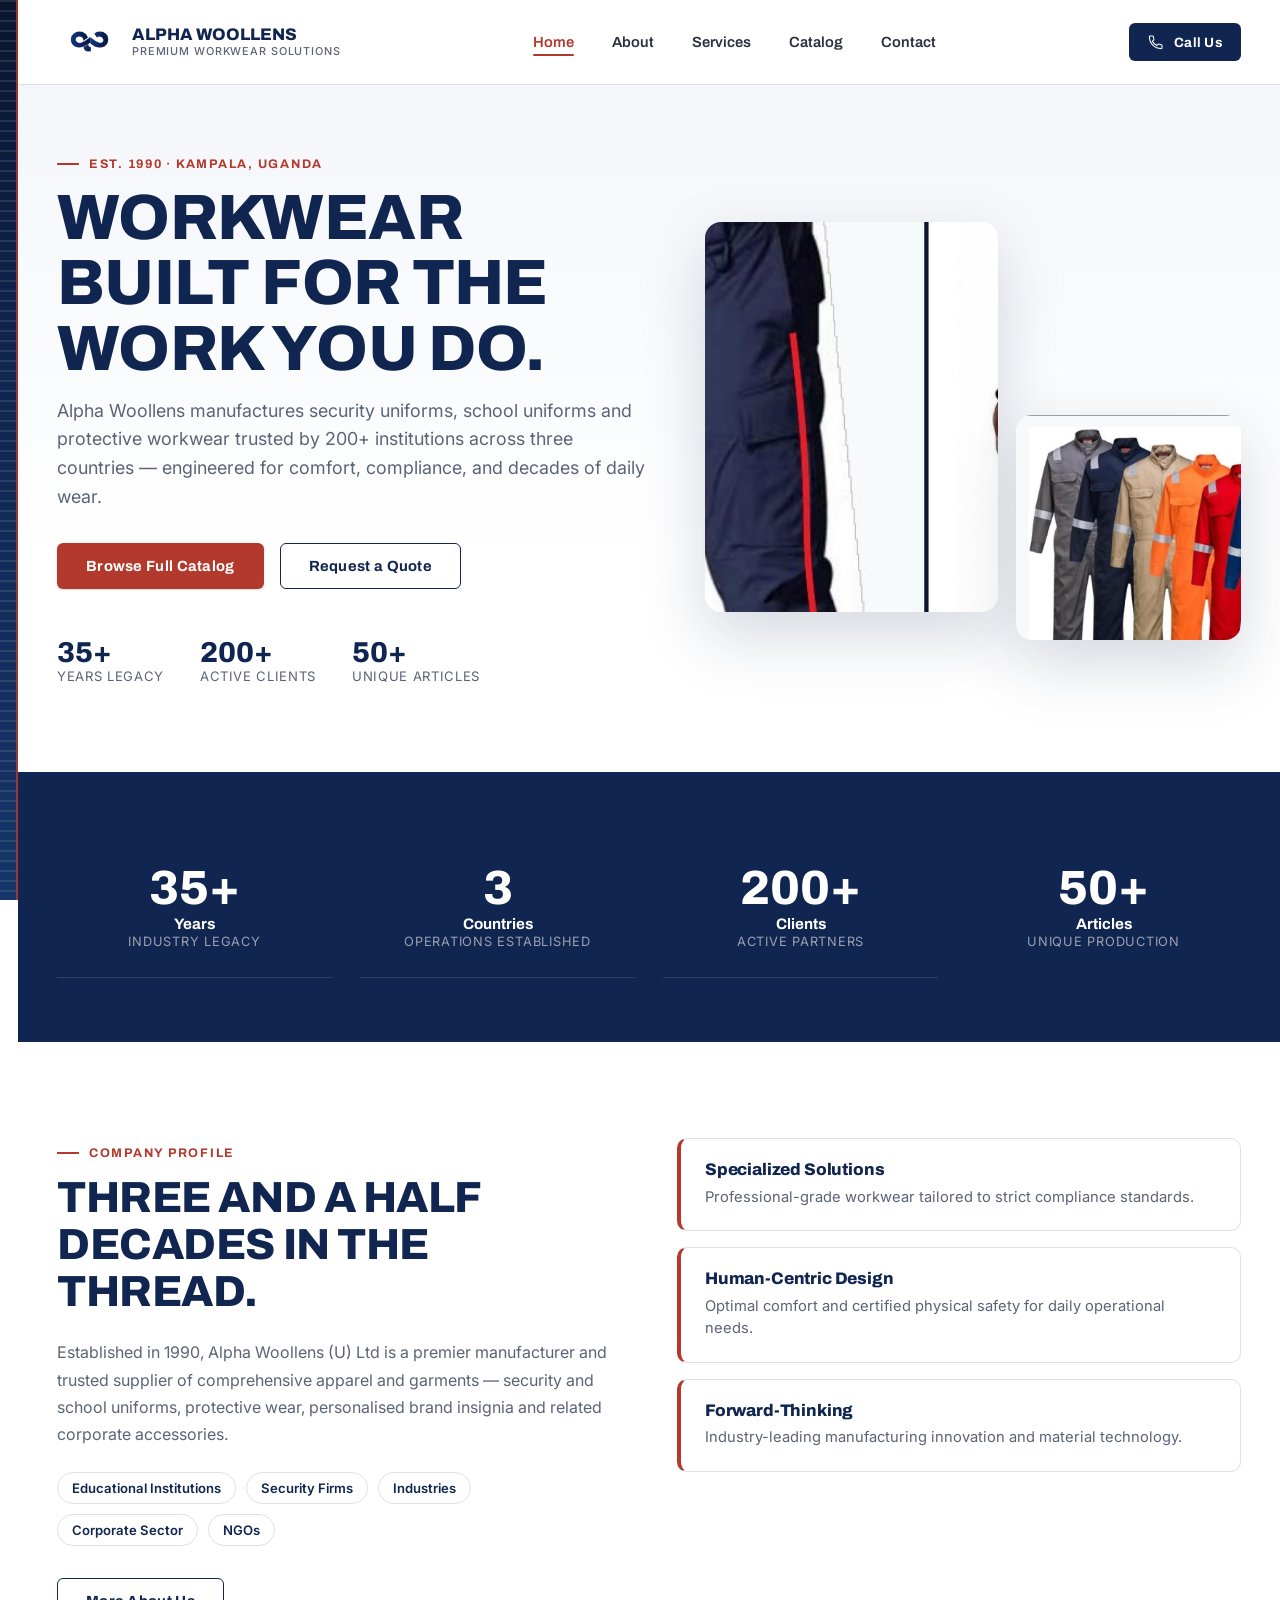
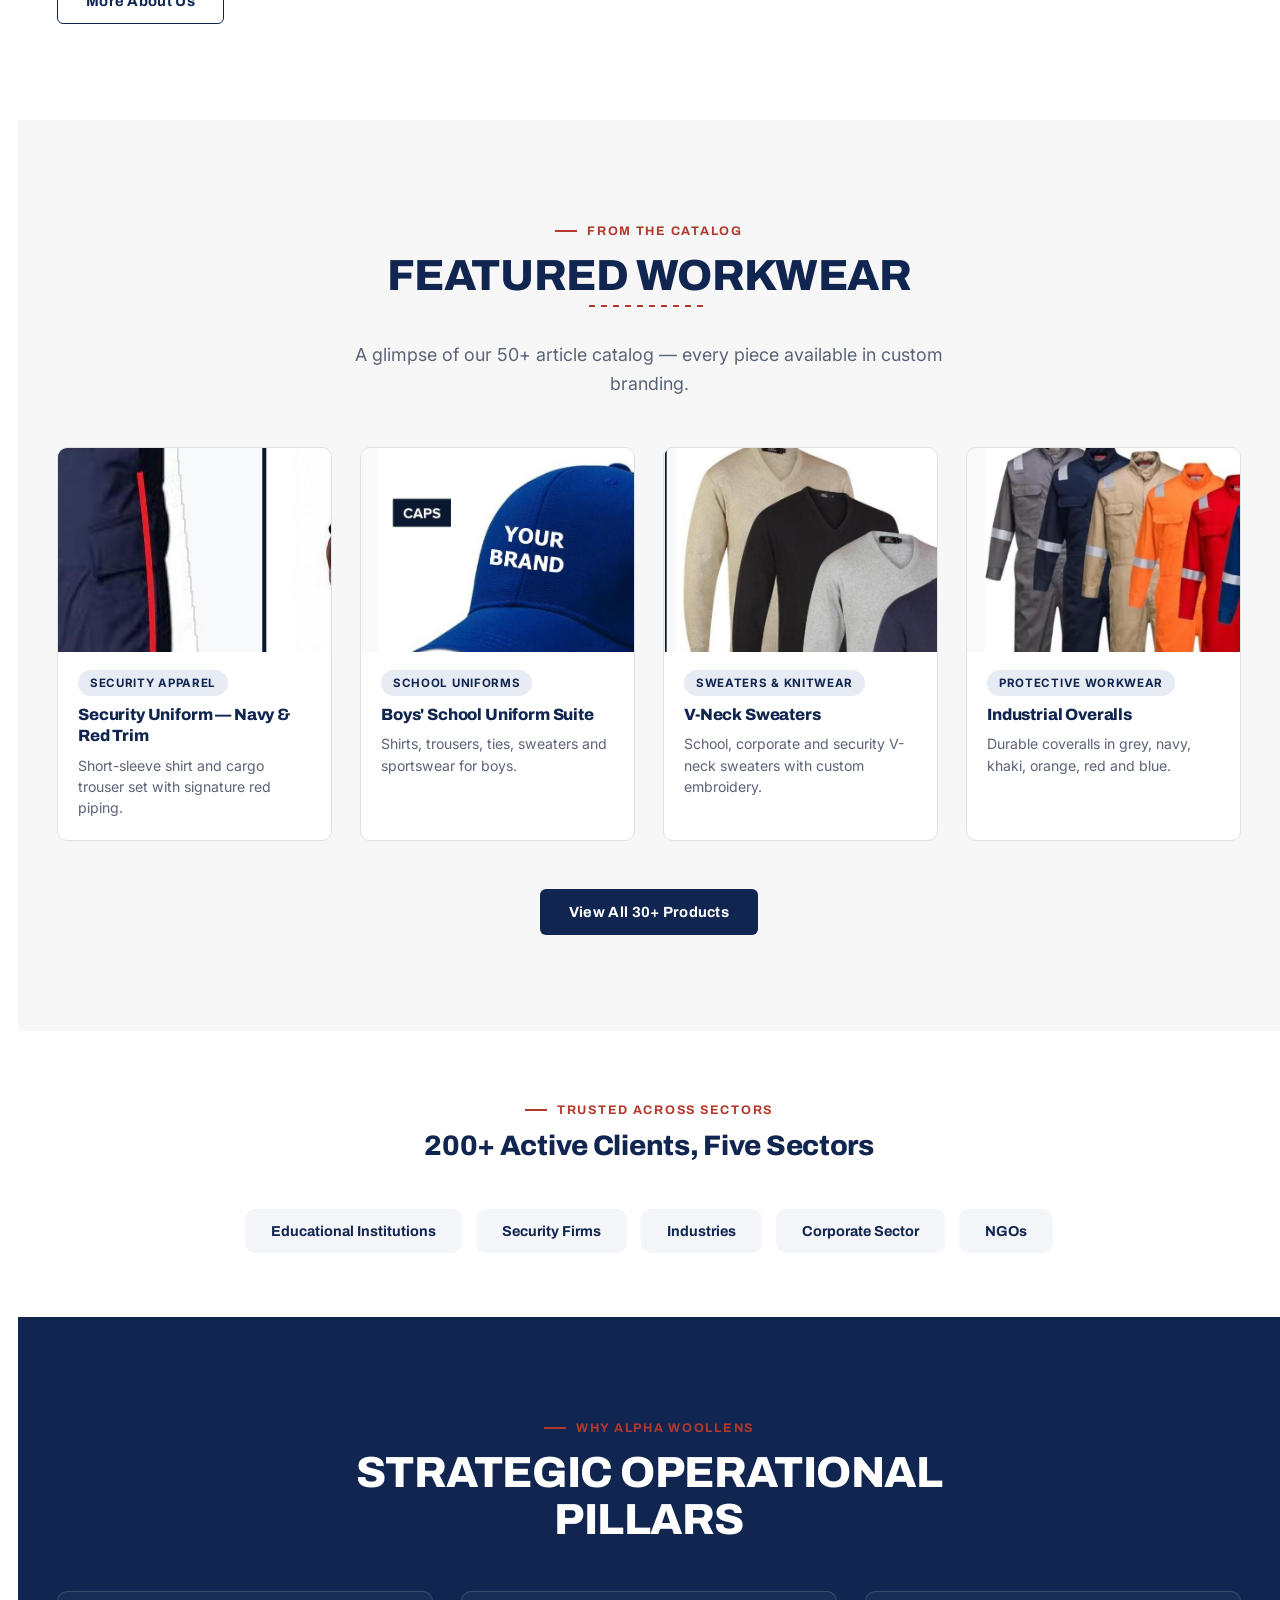
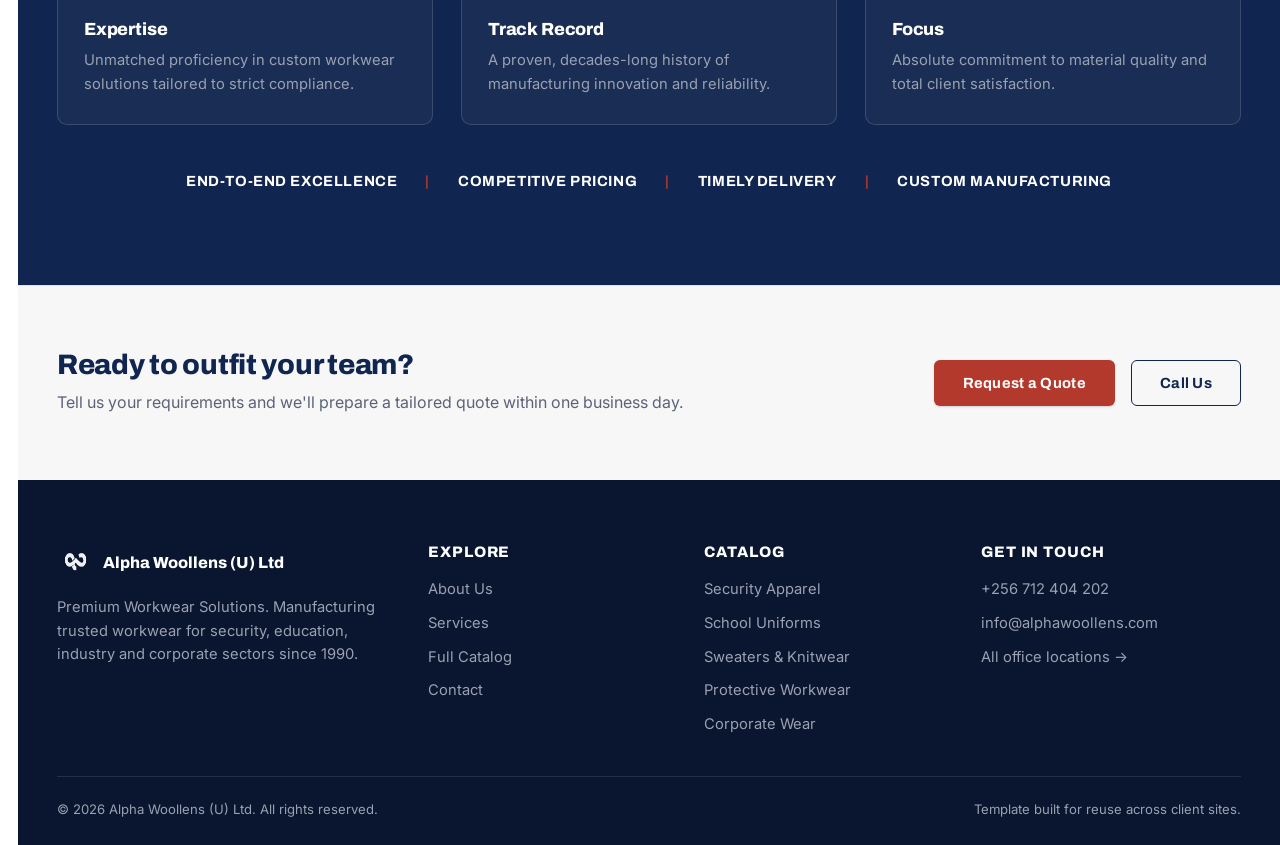
==== index.html @ c2f4c285 "project project" ====
<!doctype html>
<html lang="en">
<head>
<meta charset="UTF-8" />
<meta name="viewport" content="width=device-width, initial-scale=1.0" />
<title>Alpha Woollens (U) Ltd — Premium Workwear Solutions</title>
<meta name="description" content="Alpha Woollens (U) Ltd has manufactured security uniforms, school uniforms and protective workwear since 1990. 35+ years, 200+ clients, 3 countries." />
<link rel="icon" href="assets/images/brand/logo.png" />
<link rel="stylesheet" href="css/main.css" />
<link rel="stylesheet" href="css/home.css" />
</head>
<body>
<a class="skip-link" href="#main-content">Skip to content</a>
<div class="selvedge" aria-hidden="true"></div>

<header class="site-header" id="site-header"></header>

<main id="main-content">

  <!-- ============ HERO ============ -->
  <section class="hero">
    <div class="container hero-inner">
      <div class="hero-copy" data-reveal>
        <span class="eyebrow">Est. 1990 &middot; Kampala, Uganda</span>
        <h1 class="display-xl">Workwear built for the work you do.</h1>
        <p class="lede mt-16">
          Alpha Woollens manufactures security uniforms, school uniforms and protective
          workwear trusted by 200+ institutions across three countries — engineered for
          comfort, compliance, and decades of daily wear.
        </p>
        <div class="flex gap-16 flex-wrap mt-32">
          <a href="catalog.html" class="btn btn-primary">Browse Full Catalog</a>
          <a href="contact.html" class="btn btn-outline-navy">Request a Quote</a>
        </div>
        <div class="hero-trust mt-48">
          <div class="trust-item"><strong>35+</strong><span>Years legacy</span></div>
          <div class="trust-item"><strong>200+</strong><span>Active clients</span></div>
          <div class="trust-item"><strong>50+</strong><span>Unique articles</span></div>
        </div>
      </div>
      <div class="hero-visual" data-reveal data-reveal-delay="2">
        <div class="hero-visual-frame">
          <img src="assets/images/products/security-uniform-front.jpg" alt="Security guard wearing Alpha Woollens uniform, front view" />
        </div>
        <div class="hero-visual-frame hero-visual-frame--small">
          <img src="assets/images/products/overalls-color-range.jpg" alt="Range of industrial overall colourways" />
        </div>
      </div>
    </div>
  </section>

  <!-- ============ STATS BAND ============ -->
  <section class="bg-navy section-pad-sm" data-reveal>
    <div class="container">
      <div class="grid grid-4">
        <div class="stat-tile text-center">
          <div class="stat-num"><span data-counter="35" data-suffix="+">0</span></div>
          <div class="stat-label">Years</div>
          <div class="stat-sub">Industry Legacy</div>
        </div>
        <div class="stat-tile text-center">
          <div class="stat-num"><span data-counter="3" data-suffix="">0</span></div>
          <div class="stat-label">Countries</div>
          <div class="stat-sub">Operations Established</div>
        </div>
        <div class="stat-tile text-center">
          <div class="stat-num"><span data-counter="200" data-suffix="+">0</span></div>
          <div class="stat-label">Clients</div>
          <div class="stat-sub">Active Partners</div>
        </div>
        <div class="stat-tile text-center">
          <div class="stat-num"><span data-counter="50" data-suffix="+">0</span></div>
          <div class="stat-label">Articles</div>
          <div class="stat-sub">Unique Production</div>
        </div>
      </div>
    </div>
  </section>

  <!-- ============ ABOUT SNIPPET ============ -->
  <section class="section-pad bg-white">
    <div class="container about-snippet">
      <div data-reveal>
        <span class="eyebrow">Company Profile</span>
        <h2 class="display-lg">Three and a half decades in the thread.</h2>
        <p class="body-text mt-24">
          Established in 1990, Alpha Woollens (U) Ltd is a premier manufacturer and trusted
          supplier of comprehensive apparel and garments — security and school uniforms,
          protective wear, personalised brand insignia and related corporate accessories.
        </p>
        <ul class="sector-tags mt-24">
          <li>Educational Institutions</li>
          <li>Security Firms</li>
          <li>Industries</li>
          <li>Corporate Sector</li>
          <li>NGOs</li>
        </ul>
        <a href="about.html" class="btn btn-outline-navy mt-32">More About Us</a>
      </div>
      <div class="about-pillars" data-reveal data-reveal-delay="2">
        <div class="pillar-card">
          <h3>Specialized Solutions</h3>
          <p>Professional-grade workwear tailored to strict compliance standards.</p>
        </div>
        <div class="pillar-card">
          <h3>Human-Centric Design</h3>
          <p>Optimal comfort and certified physical safety for daily operational needs.</p>
        </div>
        <div class="pillar-card">
          <h3>Forward-Thinking</h3>
          <p>Industry-leading manufacturing innovation and material technology.</p>
        </div>
      </div>
    </div>
  </section>

  <!-- ============ FEATURED PRODUCTS ============ -->
  <section class="section-pad bg-stone">
    <div class="container">
      <div class="section-head text-center mx-auto" data-reveal>
        <span class="eyebrow">From the Catalog</span>
        <h2 class="display-lg">Featured Workwear</h2>
        <div class="stitch-divider" aria-hidden="true">
          <svg viewBox="0 0 120 14"><path d="M0 7 L120 7"/></svg>
        </div>
        <p class="lede mx-auto text-center">A glimpse of our 50+ article catalog — every piece available in custom branding.</p>
      </div>
      <div class="grid grid-4" id="featured-products"></div>
      <div class="text-center mt-48">
        <a href="catalog.html" class="btn btn-navy">View All 30+ Products</a>
      </div>
    </div>
  </section>

  <!-- ============ CLIENT SECTORS / LOGOS ============ -->
  <section class="section-pad-sm bg-white">
    <div class="container">
      <div class="section-head text-center mx-auto" data-reveal>
        <span class="eyebrow">Trusted Across Sectors</span>
        <h2 class="display-md">200+ Active Clients, Five Sectors</h2>
      </div>
      <div class="sector-strip" data-reveal data-reveal-delay="1">
        <div class="sector-pill">Educational Institutions</div>
        <div class="sector-pill">Security Firms</div>
        <div class="sector-pill">Industries</div>
        <div class="sector-pill">Corporate Sector</div>
        <div class="sector-pill">NGOs</div>
      </div>
    </div>
  </section>

  <!-- ============ WHY CHOOSE US ============ -->
  <section class="section-pad bg-navy">
    <div class="container">
      <div class="section-head text-center mx-auto" data-reveal>
        <span class="eyebrow">Why Alpha Woollens</span>
        <h2 class="display-lg" style="color:white">Strategic Operational Pillars</h2>
      </div>
      <div class="grid grid-3" data-reveal data-reveal-delay="1">
        <div class="why-card">
          <h3>Expertise</h3>
          <p>Unmatched proficiency in custom workwear solutions tailored to strict compliance.</p>
        </div>
        <div class="why-card">
          <h3>Track Record</h3>
          <p>A proven, decades-long history of manufacturing innovation and reliability.</p>
        </div>
        <div class="why-card">
          <h3>Focus</h3>
          <p>Absolute commitment to material quality and total client satisfaction.</p>
        </div>
      </div>
      <div class="value-bar mt-48" data-reveal data-reveal-delay="2">
        <span>End-to-End Excellence</span>
        <span>Competitive Pricing</span>
        <span>Timely Delivery</span>
        <span>Custom Manufacturing</span>
      </div>
    </div>
  </section>

  <!-- ============ CTA ============ -->
  <section class="cta-band section-pad-sm">
    <div class="container cta-inner" data-reveal>
      <div>
        <h2 class="display-md">Ready to outfit your team?</h2>
        <p class="body-text mt-8">Tell us your requirements and we'll prepare a tailored quote within one business day.</p>
      </div>
      <div class="flex gap-16 flex-wrap">
        <a href="contact.html" class="btn btn-primary">Request a Quote</a>
        <a href="tel:" class="btn btn-outline-navy" id="cta-call">Call Us</a>
      </div>
    </div>
  </section>

</main>

<footer class="site-footer" id="site-footer"></footer>

<script src="js/site-config.js"></script>
<script src="js/products-data.js"></script>
<script src="js/site.js"></script>
<script>
  // CTA call link from config
  document.getElementById('cta-call').setAttribute('href', SITE.phoneHref);

  // Render 4 featured products (first of 4 different categories for variety)
  (function renderFeatured() {
    const mount = document.getElementById('featured-products');
    const seenCats = new Set();
    const featured = [];
    for (const p of PRODUCTS) {
      if (!seenCats.has(p.category)) {
        featured.push(p);
        seenCats.add(p.category);
      }
      if (featured.length === 4) break;
    }
    mount.innerHTML = featured.map((p, i) => `
      <a href="catalog.html?product=${p.id}" class="card product-card" data-reveal data-reveal-delay="${i+1}">
        <div class="product-card-img"><img src="${p.img}" alt="${p.name}" loading="lazy" /></div>
        <div class="product-card-body">
          <span class="badge">${getCategoryLabel(p.category)}</span>
          <h3>${p.name}</h3>
          <p>${p.short}</p>
        </div>
      </a>
    `).join('');
    // re-run reveal observer for newly injected nodes
    document.querySelectorAll('#featured-products [data-reveal]').forEach(el => {
      const obs = new IntersectionObserver((entries) => {
        entries.forEach(entry => {
          if (entry.isIntersecting) { entry.target.classList.add('is-visible'); obs.unobserve(entry.target); }
        });
      }, { threshold: 0.15 });
      obs.observe(el);
    });
  })();
</script>
</body>
</html>
---- css/main.css ----
/* ============================================================
   ALPHA WOOLLENS — DESIGN SYSTEM
   Reusable template. Color/type tokens live at the top —
   re-skinning for a new client starts here.
   ============================================================ */

@import url('https://fonts.googleapis.com/css2?family=Archivo:wght@500;700;800;900&family=Archivo+Expanded:wght@700;800&family=Inter:wght@400;500;600;700&display=swap');

:root {
  /* ---- color tokens ---- */
  --navy-950: #0a1530;
  --navy-900: #10254f;   /* brand navy, as specified */
  --navy-800: #163568;
  --navy-700: #1d4080;
  --navy-100: #e7ebf3;
  --navy-50:  #f4f6fa;

  --stone-50: #f7f7f8;
  --stone-100: #eeeef0;
  --stone-200: #dfe1e6;
  --stone-400: #9aa1b0;
  --stone-600: #5b6376;
  --stone-800: #2b3040;

  --white: #ffffff;
  --accent: #b3392c;       /* muted red, echoes uniform piping */
  --accent-dark: #8f2c22;
  --accent-soft: #fbe9e6;

  --success: #2f7d4f;

  /* ---- type ---- */
  --font-display: 'Archivo Expanded', 'Archivo', sans-serif;
  --font-head: 'Archivo', sans-serif;
  --font-body: 'Inter', sans-serif;

  /* ---- layout ---- */
  --container: 1240px;
  --edge: 18px;          /* the navy selvedge bar width, desktop */
  --radius-sm: 6px;
  --radius-md: 10px;
  --radius-lg: 16px;
  --shadow-sm: 0 1px 3px rgba(16, 37, 79, 0.08), 0 1px 2px rgba(16,37,79,0.10);
  --shadow-md: 0 8px 24px rgba(16, 37, 79, 0.12);
  --shadow-lg: 0 24px 64px rgba(16, 37, 79, 0.18);

  --ease: cubic-bezier(.22, .9, .25, 1);
  --dur-fast: 180ms;
  --dur-med: 420ms;
  --dur-slow: 760ms;
}

/* ============================================================
   RESET
   ============================================================ */
*, *::before, *::after { box-sizing: border-box; }
html { scroll-behavior: smooth; }
@media (prefers-reduced-motion: reduce) {
  html { scroll-behavior: auto; }
  *, *::before, *::after {
    animation-duration: 0.001ms !important;
    animation-iteration-count: 1 !important;
    transition-duration: 0.001ms !important;
    scroll-behavior: auto !important;
  }
}

body, h1, h2, h3, h4, p, figure, blockquote, dl, dd {
  margin: 0;
}
ul, ol { margin: 0; padding: 0; list-style: none; }
img { max-width: 100%; display: block; }
button { font: inherit; cursor: pointer; }
a { color: inherit; text-decoration: none; }
input, select, textarea, button { font-family: inherit; }

html, body {
  background: var(--white);
  color: var(--stone-800);
  font-family: var(--font-body);
  -webkit-font-smoothing: antialiased;
}

body {
  padding-left: 0;
  overflow-x: hidden;
}

/* ============================================================
   THE SELVEDGE — signature edge motif
   A woven/stitched navy bar on the body's left edge, like a
   fabric selvedge. Present on desktop; collapses to a thin top
   accent rule on mobile so it never interferes with content.
   ============================================================ */
.selvedge {
  position: fixed;
  top: 0; left: 0; bottom: 0;
  width: var(--edge);
  background: linear-gradient(180deg, var(--navy-950), var(--navy-900) 40%, var(--navy-800));
  z-index: 40;
  pointer-events: none;
}
.selvedge::before {
  content: "";
  position: absolute;
  inset: 0;
  background-image: repeating-linear-gradient(
    to bottom,
    rgba(255,255,255,0.10) 0px,
    rgba(255,255,255,0.10) 2px,
    transparent 2px,
    transparent 10px
  );
}
.selvedge::after {
  content: "";
  position: absolute;
  top: 0; right: 0; bottom: 0;
  width: 2px;
  background: var(--accent);
  opacity: .85;
}
@media (max-width: 860px) {
  .selvedge { width: 5px; }
}

main, header.site-header, footer.site-footer {
  margin-left: var(--edge);
}
@media (max-width: 860px) {
  main, header.site-header, footer.site-footer { margin-left: 5px; }
}

/* ============================================================
   TYPOGRAPHY
   ============================================================ */
h1, h2, h3, h4 {
  font-family: var(--font-head);
  font-weight: 800;
  color: var(--navy-900);
  line-height: 1.08;
  letter-spacing: -0.01em;
}
.eyebrow {
  display: inline-flex;
  align-items: center;
  gap: 10px;
  font-family: var(--font-head);
  font-size: 0.78rem;
  font-weight: 700;
  letter-spacing: 0.14em;
  text-transform: uppercase;
  color: var(--accent);
  margin-bottom: 14px;
}
.eyebrow::before {
  content: "";
  width: 22px;
  height: 2px;
  background: var(--accent);
  display: inline-block;
}
.display-xl {
  font-family: var(--font-display);
  font-weight: 800;
  font-size: clamp(2.4rem, 5vw, 4.2rem);
  line-height: 1.02;
  letter-spacing: -0.01em;
  color: var(--navy-900);
  text-transform: uppercase;
}
.display-lg {
  font-family: var(--font-display);
  font-weight: 800;
  font-size: clamp(1.9rem, 3.4vw, 2.8rem);
  text-transform: uppercase;
  color: var(--navy-900);
}
.display-md {
  font-family: var(--font-head);
  font-weight: 800;
  font-size: clamp(1.4rem, 2.2vw, 1.9rem);
  color: var(--navy-900);
}
.lede {
  font-size: clamp(1.05rem, 1.4vw, 1.25rem);
  color: var(--stone-600);
  line-height: 1.6;
  max-width: 56ch;
}
p.body-text { color: var(--stone-600); line-height: 1.7; font-size: 1rem; }

/* ============================================================
   LAYOUT PRIMITIVES
   ============================================================ */
.container {
  max-width: var(--container);
  margin: 0 auto;
  padding: 0 28px;
}
@media (max-width: 640px) {
  .container { padding: 0 18px; }
}
section { position: relative; }
.section-pad { padding: 96px 0; }
.section-pad-sm { padding: 64px 0; }
@media (max-width: 860px) {
  .section-pad { padding: 64px 0; }
  .section-pad-sm { padding: 44px 0; }
}
.bg-navy { background: var(--navy-900); color: var(--navy-100); }
.bg-navy h1, .bg-navy h2, .bg-navy h3, .bg-navy h4 { color: var(--white); }
.bg-stone { background: var(--stone-50); }
.bg-white { background: var(--white); }

.divider-rule {
  height: 1px;
  background: var(--stone-200);
  border: 0;
}

.grid {
  display: grid;
  gap: 28px;
}
.grid-2 { grid-template-columns: repeat(2, 1fr); }
.grid-3 { grid-template-columns: repeat(3, 1fr); }
.grid-4 { grid-template-columns: repeat(4, 1fr); }
@media (max-width: 980px) {
  .grid-4 { grid-template-columns: repeat(2, 1fr); }
  .grid-3 { grid-template-columns: repeat(2, 1fr); }
}
@media (max-width: 620px) {
  .grid-2, .grid-3, .grid-4 { grid-template-columns: 1fr; }
}

/* ============================================================
   BUTTONS
   ============================================================ */
.btn {
  display: inline-flex;
  align-items: center;
  justify-content: center;
  gap: 10px;
  font-family: var(--font-head);
  font-weight: 700;
  font-size: 0.92rem;
  letter-spacing: 0.02em;
  padding: 14px 28px;
  border-radius: var(--radius-sm);
  border: 1.5px solid transparent;
  transition: transform var(--dur-fast) var(--ease), box-shadow var(--dur-fast) var(--ease), background var(--dur-fast) var(--ease), color var(--dur-fast) var(--ease), border-color var(--dur-fast) var(--ease);
  white-space: nowrap;
}
.btn:active { transform: translateY(1px); }
.btn-primary {
  background: var(--accent);
  color: var(--white);
  box-shadow: var(--shadow-sm);
}
.btn-primary:hover { background: var(--accent-dark); box-shadow: var(--shadow-md); transform: translateY(-2px); }
.btn-navy {
  background: var(--navy-900);
  color: var(--white);
}
.btn-navy:hover { background: var(--navy-800); transform: translateY(-2px); box-shadow: var(--shadow-md); }
.btn-outline {
  background: transparent;
  border-color: rgba(255,255,255,0.5);
  color: var(--white);
}
.btn-outline:hover { background: rgba(255,255,255,0.12); border-color: var(--white); }
.btn-outline-navy {
  background: transparent;
  border-color: var(--navy-900);
  color: var(--navy-900);
}
.btn-outline-navy:hover { background: var(--navy-900); color: var(--white); }
.btn-sm { padding: 10px 18px; font-size: 0.84rem; }
.btn-block { width: 100%; }
.btn[disabled] { opacity: 0.55; cursor: not-allowed; transform: none !important; }

/* ============================================================
   SITE HEADER
   ============================================================ */
.site-header {
  position: sticky;
  top: 0;
  z-index: 30;
  background: rgba(255,255,255,0.92);
  backdrop-filter: blur(10px);
  border-bottom: 1px solid var(--stone-200);
}
.header-inner {
  display: flex;
  align-items: center;
  justify-content: space-between;
  height: 84px;
}
.brand {
  display: flex;
  align-items: center;
  gap: 12px;
}
.brand img { height: 42px; width: auto; }
.brand-text {
  font-family: var(--font-head);
  font-weight: 800;
  font-size: 1.05rem;
  color: var(--navy-900);
  line-height: 1.1;
}
.brand-text small {
  display: block;
  font-family: var(--font-body);
  font-weight: 500;
  font-size: 0.68rem;
  letter-spacing: 0.08em;
  text-transform: uppercase;
  color: var(--stone-600);
  margin-top: 2px;
}
.main-nav {
  display: flex;
  align-items: center;
  gap: 6px;
}
.main-nav a {
  font-family: var(--font-head);
  font-weight: 600;
  font-size: 0.92rem;
  color: var(--stone-800);
  padding: 10px 16px;
  border-radius: var(--radius-sm);
  transition: background var(--dur-fast) var(--ease), color var(--dur-fast) var(--ease);
  position: relative;
}
.main-nav a:hover { background: var(--navy-50); color: var(--navy-900); }
.main-nav a.active { color: var(--accent); }
.main-nav a.active::after {
  content: "";
  position: absolute;
  left: 16px; right: 16px; bottom: 4px;
  height: 2px;
  background: var(--accent);
  border-radius: 2px;
}
.header-cta { display: flex; align-items: center; gap: 12px; }
.nav-toggle {
  display: none;
  background: none;
  border: none;
  padding: 8px;
}
.nav-toggle span {
  display: block;
  width: 24px;
  height: 2px;
  background: var(--navy-900);
  margin: 5px 0;
  transition: transform var(--dur-fast) var(--ease), opacity var(--dur-fast) var(--ease);
}
@media (max-width: 920px) {
  .main-nav { 
    position: fixed;
    top: 84px; left: 5px; right: 0; bottom: 0;
    background: var(--white);
    flex-direction: column;
    align-items: stretch;
    padding: 18px;
    gap: 4px;
    transform: translateX(100%);
    transition: transform var(--dur-med) var(--ease);
    overflow-y: auto;
  }
  .main-nav.open { transform: translateX(0); }
  .main-nav a { padding: 14px 16px; font-size: 1.05rem; }
  .nav-toggle { display: block; }
  .header-cta .btn-sm-label { display: none; }
}

/* ============================================================
   FOOTER
   ============================================================ */
.site-footer {
  background: var(--navy-950);
  color: var(--stone-400);
  padding: 64px 0 28px;
}
.footer-grid {
  display: grid;
  grid-template-columns: 1.4fr 1fr 1fr 1.1fr;
  gap: 40px;
  padding-bottom: 40px;
}
@media (max-width: 860px) {
  .footer-grid { grid-template-columns: 1fr 1fr; gap: 32px; }
}
@media (max-width: 560px) {
  .footer-grid { grid-template-columns: 1fr; }
}
.footer-col h4 {
  color: var(--white);
  font-size: 0.95rem;
  text-transform: uppercase;
  letter-spacing: 0.06em;
  margin-bottom: 18px;
}
.footer-col ul { display: flex; flex-direction: column; gap: 10px; }
.footer-col a, .footer-col p { color: var(--stone-400); font-size: 0.92rem; line-height: 1.6; }
.footer-col a:hover { color: var(--white); }
.footer-logo { display: flex; align-items: center; gap: 10px; margin-bottom: 16px; }
.footer-logo img { height: 36px; filter: brightness(0) invert(1); opacity: 0.95; }
.footer-logo span { font-family: var(--font-head); font-weight: 800; color: var(--white); }
.footer-bottom {
  border-top: 1px solid rgba(255,255,255,0.1);
  padding-top: 24px;
  display: flex;
  justify-content: space-between;
  flex-wrap: wrap;
  gap: 12px;
  font-size: 0.82rem;
}

/* ============================================================
   CARD COMPONENTS
   ============================================================ */
.card {
  background: var(--white);
  border: 1px solid var(--stone-200);
  border-radius: var(--radius-md);
  overflow: hidden;
  transition: transform var(--dur-med) var(--ease), box-shadow var(--dur-med) var(--ease), border-color var(--dur-med) var(--ease);
}
.card:hover { transform: translateY(-6px); box-shadow: var(--shadow-lg); border-color: transparent; }

.stat-tile { padding: 28px 0; border-bottom: 1px solid rgba(255,255,255,0.12); }
.stat-tile:last-child { border-bottom: none; }
.stat-num {
  font-family: var(--font-display);
  font-weight: 800;
  font-size: clamp(2.2rem, 4vw, 3rem);
  color: var(--white);
  line-height: 1;
}
.stat-label { font-family: var(--font-head); font-weight: 700; color: var(--white); font-size: 0.95rem; margin-top: 4px; }
.stat-sub { font-size: 0.8rem; color: var(--stone-400); text-transform: uppercase; letter-spacing: 0.06em; margin-top: 2px; }

/* ============================================================
   REVEAL ANIMATION (scroll)
   ============================================================ */
[data-reveal] {
  opacity: 0;
  transform: translateY(28px);
  transition: opacity var(--dur-slow) var(--ease), transform var(--dur-slow) var(--ease);
}
[data-reveal].is-visible {
  opacity: 1;
  transform: translateY(0);
}
[data-reveal-delay="1"] { transition-delay: 80ms; }
[data-reveal-delay="2"] { transition-delay: 160ms; }
[data-reveal-delay="3"] { transition-delay: 240ms; }
[data-reveal-delay="4"] { transition-delay: 320ms; }

/* stitched divider — signature thread-draw animation */
.stitch-divider {
  display: flex;
  align-items: center;
  gap: 8px;
  margin: 0 auto 28px;
  width: 120px;
  justify-content: center;
}
.stitch-divider svg { width: 100%; height: 14px; display: block; }
.stitch-divider path {
  stroke: var(--accent);
  stroke-width: 2;
  fill: none;
  stroke-dasharray: 6 6;
  stroke-dashoffset: 200;
  transition: stroke-dashoffset 1.1s var(--ease);
}
[data-reveal].is-visible .stitch-divider path { stroke-dashoffset: 0; }

/* ============================================================
   BREADCRUMB / PAGE HERO (interior pages)
   ============================================================ */
.page-hero {
  background: var(--navy-900);
  color: var(--white);
  padding: 72px 0 56px;
  position: relative;
  overflow: hidden;
}
.page-hero::before {
  content: "";
  position: absolute;
  right: -120px; top: -120px;
  width: 420px; height: 420px;
  border-radius: 50%;
  background: radial-gradient(circle, rgba(255,255,255,0.06), transparent 70%);
}
.breadcrumb {
  display: flex;
  gap: 8px;
  align-items: center;
  font-size: 0.85rem;
  color: var(--stone-400);
  margin-top: 14px;
}
.breadcrumb a:hover { color: var(--white); }

/* ============================================================
   FORM ELEMENTS
   ============================================================ */
.field { display: flex; flex-direction: column; gap: 6px; margin-bottom: 18px; }
.field label { font-family: var(--font-head); font-weight: 700; font-size: 0.84rem; color: var(--navy-900); }
.field input, .field select, .field textarea {
  padding: 13px 14px;
  border: 1.5px solid var(--stone-200);
  border-radius: var(--radius-sm);
  font-size: 0.96rem;
  color: var(--stone-800);
  background: var(--white);
  transition: border-color var(--dur-fast) var(--ease), box-shadow var(--dur-fast) var(--ease);
}
.field input:focus, .field select:focus, .field textarea:focus {
  outline: none;
  border-color: var(--navy-700);
  box-shadow: 0 0 0 3px var(--navy-100);
}
.field textarea { resize: vertical; min-height: 120px; font-family: inherit; }
.field-row { display: grid; grid-template-columns: 1fr 1fr; gap: 16px; }
@media (max-width: 560px) { .field-row { grid-template-columns: 1fr; } }

/* visible focus ring globally for a11y */
a:focus-visible, button:focus-visible, input:focus-visible, select:focus-visible, textarea:focus-visible {
  outline: 3px solid var(--accent);
  outline-offset: 2px;
}

/* ============================================================
   UTILITIES
   ============================================================ */
.text-center { text-align: center; }
.mx-auto { margin-left: auto; margin-right: auto; }
.mt-8 { margin-top: 8px; } .mt-12 { margin-top: 12px; } .mt-16 { margin-top: 16px; }
.mt-24 { margin-top: 24px; } .mt-32 { margin-top: 32px; } .mt-48 { margin-top: 48px; }
.mb-8 { margin-bottom: 8px; } .mb-12 { margin-bottom: 12px; } .mb-16 { margin-bottom: 16px; }
.mb-24 { margin-bottom: 24px; } .mb-32 { margin-bottom: 32px; } .mb-48 { margin-bottom: 48px; }
.flex { display: flex; }
.flex-wrap { flex-wrap: wrap; }
.items-center { align-items: center; }
.justify-between { justify-content: space-between; }
.gap-8 { gap: 8px; } .gap-12 { gap: 12px; } .gap-16 { gap: 16px; } .gap-24 { gap: 24px; }
.section-head { max-width: 680px; margin-bottom: 48px; }
.section-head.text-center { margin-left: auto; margin-right: auto; }
.badge {
  display: inline-flex;
  align-items: center;
  gap: 6px;
  font-size: 0.72rem;
  font-weight: 700;
  letter-spacing: 0.06em;
  text-transform: uppercase;
  padding: 6px 12px;
  border-radius: 100px;
  background: var(--navy-100);
  color: var(--navy-900);
}
.badge-accent { background: var(--accent-soft); color: var(--accent-dark); }

/* skip link */
.skip-link {
  position: absolute;
  left: -9999px;
  top: 0;
  background: var(--navy-900);
  color: white;
  padding: 12px 18px;
  z-index: 100;
}
.skip-link:focus { left: 18px; top: 18px; }
---- css/home.css ----
/* ============================================================
   HOME PAGE STYLES
   ============================================================ */

/* ---- Hero ---- */
.hero {
  padding: 64px 0 88px;
  background: linear-gradient(180deg, var(--navy-50) 0%, var(--white) 70%);
  overflow: hidden;
}
.hero-inner {
  display: grid;
  grid-template-columns: 1.05fr 0.95fr;
  gap: 56px;
  align-items: center;
}
@media (max-width: 980px) {
  .hero-inner { grid-template-columns: 1fr; gap: 40px; }
}
.hero-trust {
  display: flex;
  gap: 36px;
  flex-wrap: wrap;
}
.trust-item { display: flex; flex-direction: column; }
.trust-item strong {
  font-family: var(--font-display);
  font-size: 1.8rem;
  color: var(--navy-900);
  font-weight: 800;
}
.trust-item span { font-size: 0.82rem; color: var(--stone-600); text-transform: uppercase; letter-spacing: 0.05em; }

.hero-visual {
  position: relative;
  display: grid;
  grid-template-columns: 1.3fr 1fr;
  gap: 18px;
  align-items: end;
}
.hero-visual-frame {
  border-radius: var(--radius-lg);
  overflow: hidden;
  box-shadow: var(--shadow-lg);
  aspect-ratio: 3/4;
  background: var(--stone-100);
  transition: transform var(--dur-med) var(--ease);
}
.hero-visual-frame img { width: 100%; height: 100%; object-fit: cover; }
.hero-visual-frame:hover { transform: translateY(-6px); }
.hero-visual-frame--small {
  aspect-ratio: 1/1;
  align-self: end;
  transform: translateY(28px);
}
@media (max-width: 620px) {
  .hero-visual { grid-template-columns: 1fr 1fr; }
  .hero-visual-frame--small { transform: translateY(14px); }
}

/* ---- About snippet ---- */
.about-snippet {
  display: grid;
  grid-template-columns: 1fr 1fr;
  gap: 56px;
  align-items: start;
}
@media (max-width: 900px) {
  .about-snippet { grid-template-columns: 1fr; gap: 36px; }
}
.sector-tags { display: flex; flex-wrap: wrap; gap: 10px; }
.sector-tags li {
  font-size: 0.82rem;
  font-weight: 600;
  padding: 7px 14px;
  border: 1.5px solid var(--stone-200);
  border-radius: 100px;
  color: var(--navy-900);
}
.about-pillars { display: flex; flex-direction: column; gap: 16px; }
.pillar-card {
  border: 1.5px solid var(--stone-200);
  border-left: 4px solid var(--accent);
  border-radius: var(--radius-md);
  padding: 22px 24px;
  background: var(--white);
  transition: transform var(--dur-med) var(--ease), box-shadow var(--dur-med) var(--ease);
}
.pillar-card:hover { transform: translateX(4px); box-shadow: var(--shadow-md); }
.pillar-card h3 { font-size: 1.05rem; margin-bottom: 6px; }
.pillar-card p { color: var(--stone-600); font-size: 0.92rem; line-height: 1.55; }

/* ---- Product cards (shared w/ catalog) ---- */
.product-card {
  display: flex;
  flex-direction: column;
  color: inherit;
}
.product-card-img {
  aspect-ratio: 4/3;
  overflow: hidden;
  background: var(--stone-100);
}
.product-card-img img {
  width: 100%; height: 100%; object-fit: cover;
  transition: transform var(--dur-slow) var(--ease);
}
.card:hover .product-card-img img { transform: scale(1.06); }
.product-card-body { padding: 18px 20px 22px; flex: 1; display: flex; flex-direction: column; gap: 8px; }
.product-card-body h3 { font-size: 1.02rem; line-height: 1.3; }
.product-card-body p { font-size: 0.88rem; color: var(--stone-600); line-height: 1.5; }
.product-card-body .badge { align-self: flex-start; }

/* ---- Sector strip ---- */
.sector-strip {
  display: flex;
  gap: 14px;
  flex-wrap: wrap;
  justify-content: center;
}
.sector-pill {
  font-family: var(--font-head);
  font-weight: 700;
  font-size: 0.9rem;
  padding: 14px 26px;
  background: var(--navy-50);
  color: var(--navy-900);
  border-radius: var(--radius-md);
  transition: background var(--dur-fast) var(--ease), color var(--dur-fast) var(--ease), transform var(--dur-fast) var(--ease);
}
.sector-pill:hover { background: var(--navy-900); color: white; transform: translateY(-3px); }

/* ---- Why cards ---- */
.why-card {
  background: rgba(255,255,255,0.04);
  border: 1px solid rgba(255,255,255,0.14);
  border-radius: var(--radius-md);
  padding: 28px 26px;
  transition: background var(--dur-med) var(--ease), transform var(--dur-med) var(--ease);
}
.why-card:hover { background: rgba(255,255,255,0.08); transform: translateY(-4px); }
.why-card h3 { color: white; font-size: 1.1rem; margin-bottom: 10px; }
.why-card p { color: var(--stone-400); font-size: 0.92rem; line-height: 1.6; }

.value-bar {
  display: flex;
  justify-content: center;
  gap: 28px;
  flex-wrap: wrap;
  font-family: var(--font-head);
  font-weight: 700;
  font-size: 0.92rem;
  color: white;
  text-transform: uppercase;
  letter-spacing: 0.04em;
}
.value-bar span:not(:last-child)::after {
  content: "|";
  margin-left: 28px;
  color: var(--accent);
}
@media (max-width: 700px) {
  .value-bar span:not(:last-child)::after { display: none; }
}

/* ---- CTA band ---- */
.cta-band { background: var(--stone-50); border-top: 1px solid var(--stone-200); }
.cta-inner {
  display: flex;
  justify-content: space-between;
  align-items: center;
  gap: 28px;
  flex-wrap: wrap;
}
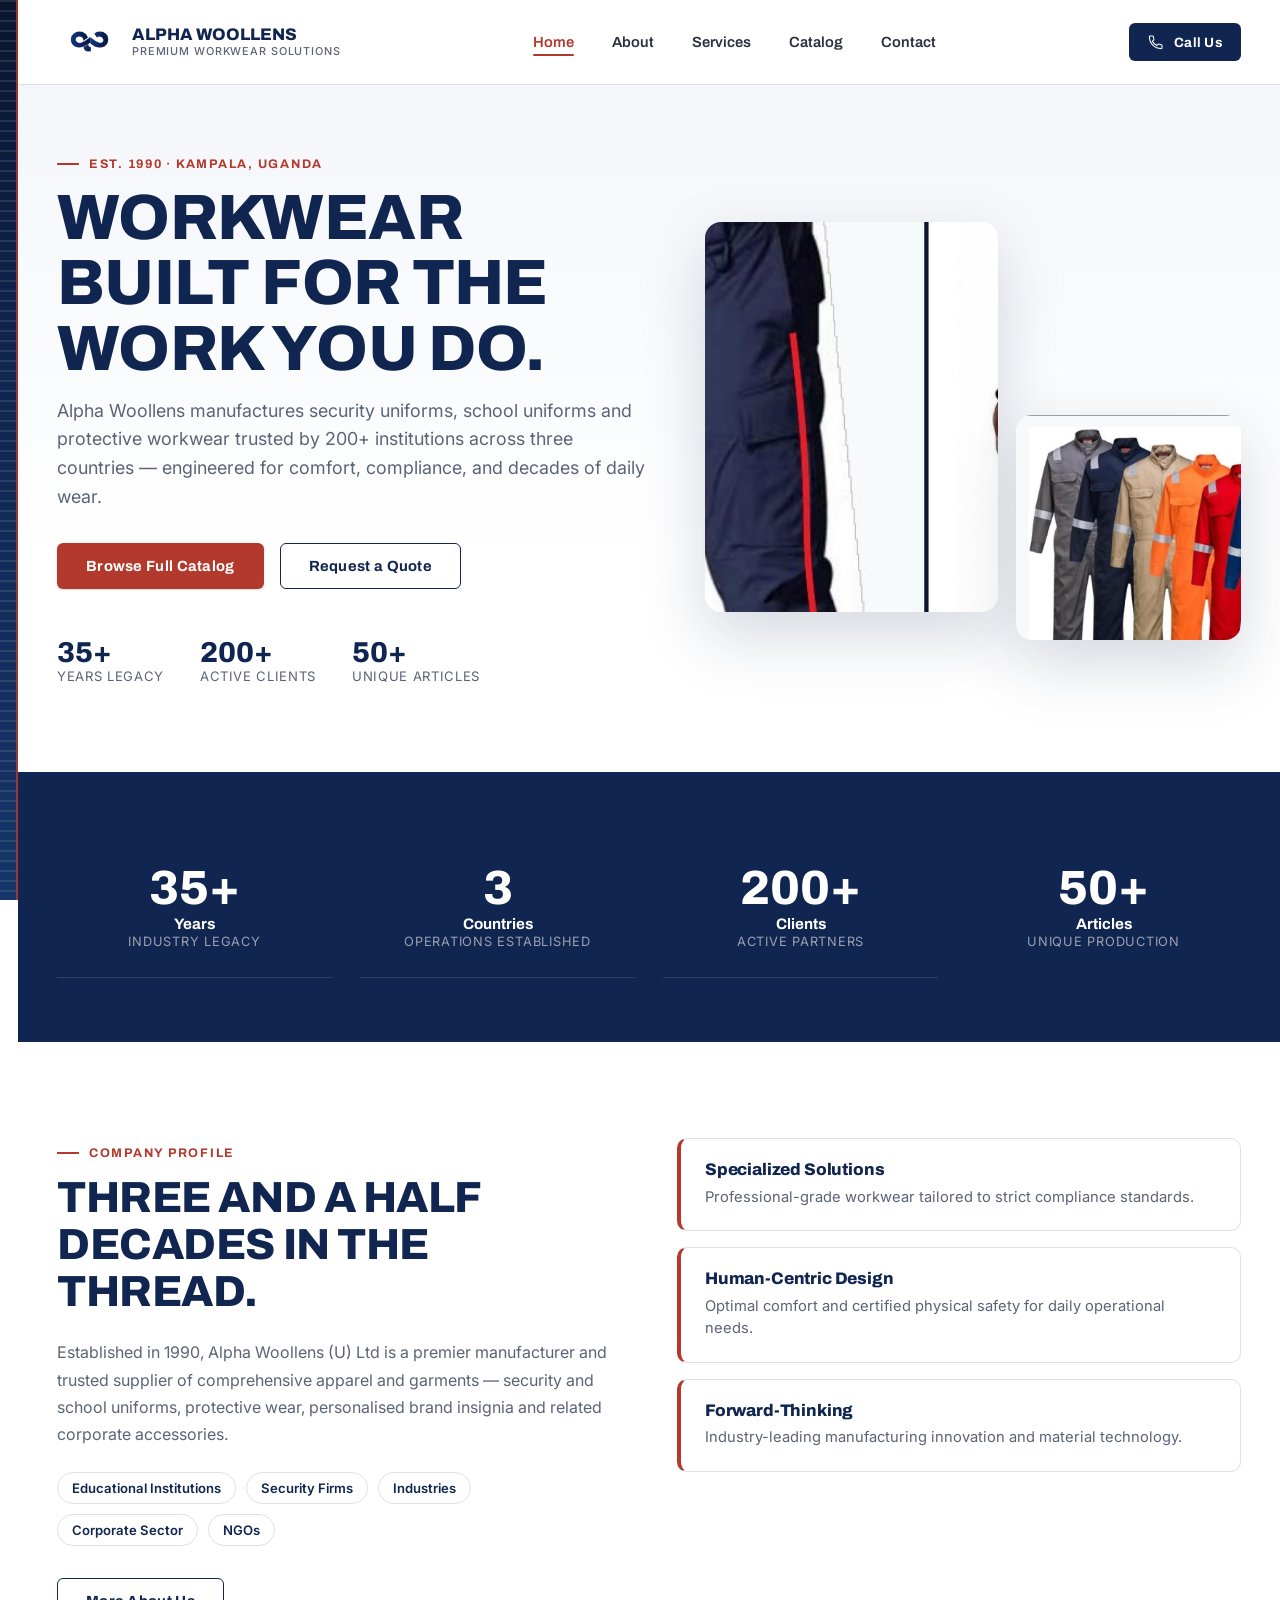
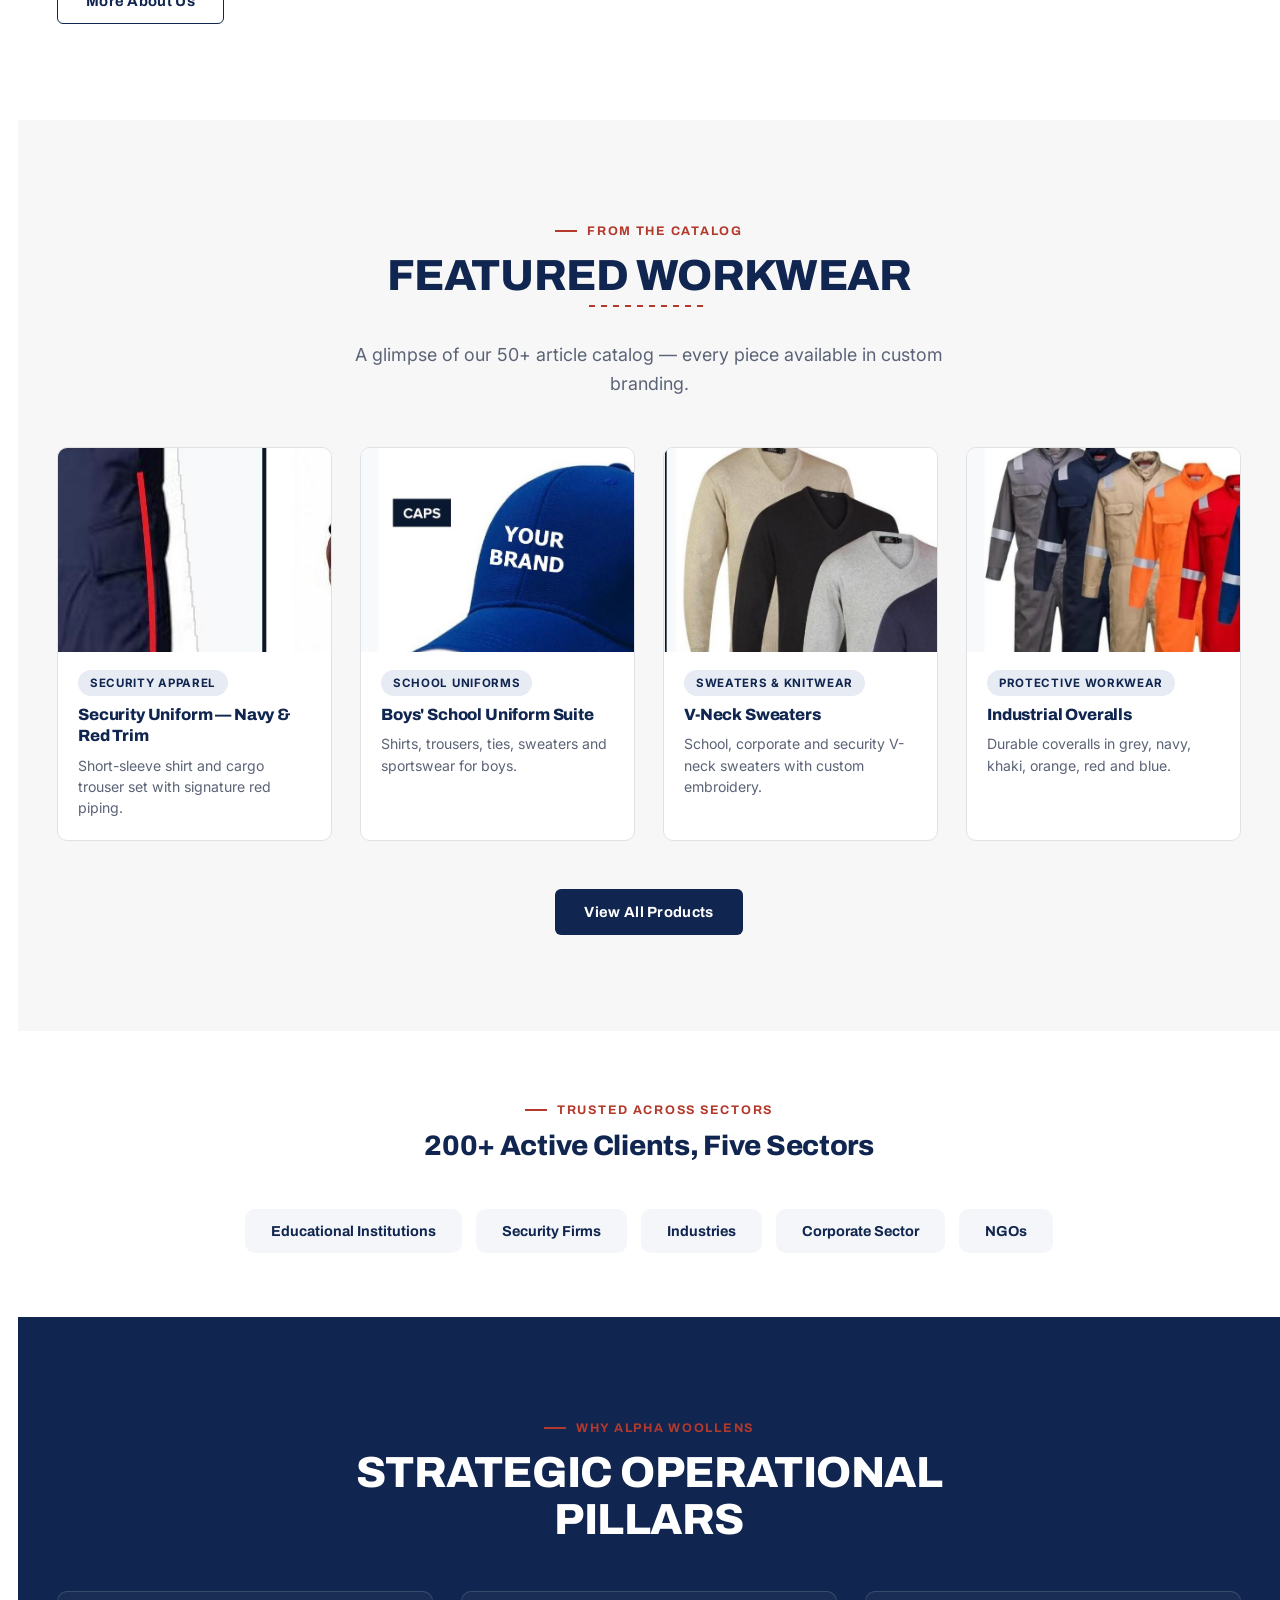
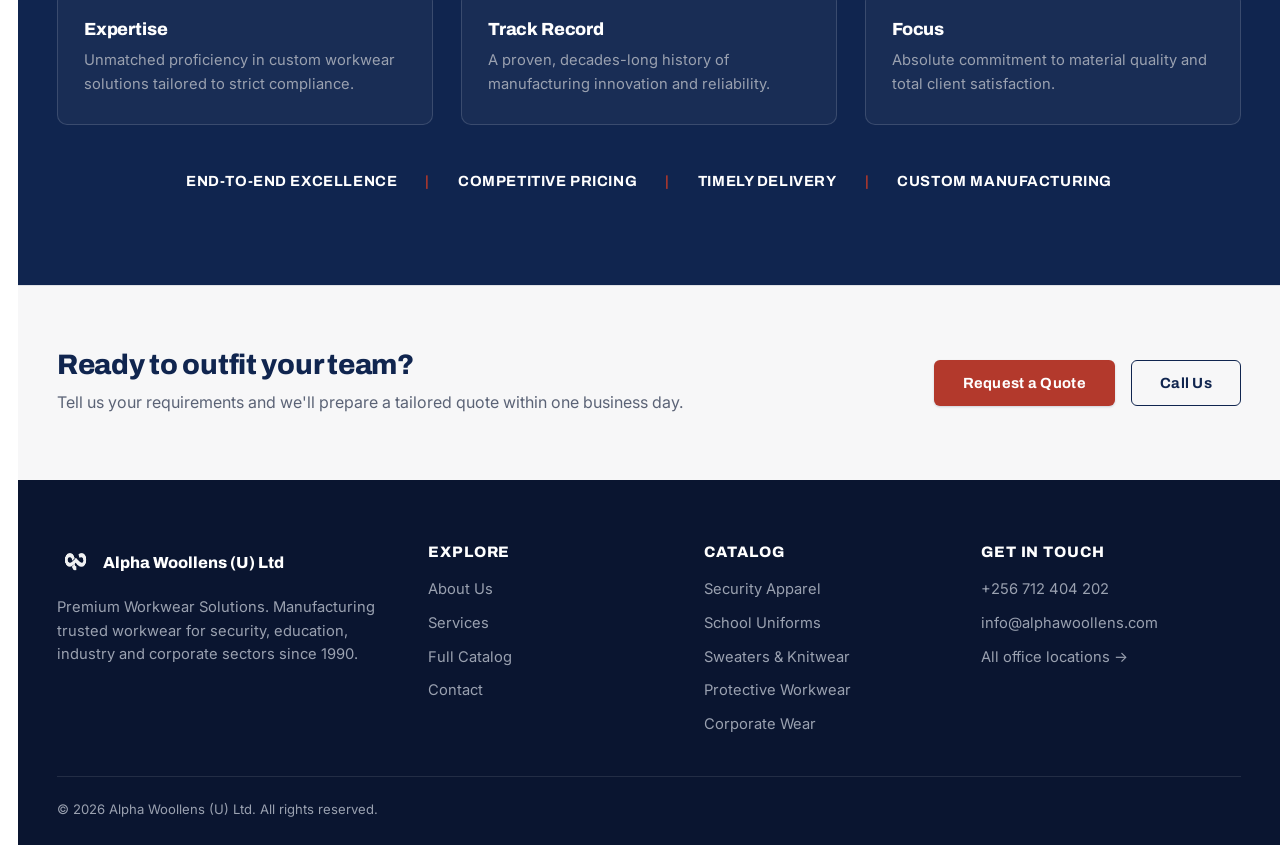
==== commit fd770612: "fix" ====
--- a/index.html
+++ b/index.html
@@ -127,7 +127,7 @@
       </div>
       <div class="grid grid-4" id="featured-products"></div>
       <div class="text-center mt-48">
-        <a href="catalog.html" class="btn btn-navy">View All 30+ Products</a>
+        <a href="catalog.html" class="btn btn-navy">View All Products</a>
       </div>
     </div>
   </section>
--- a/css/main.css
+++ b/css/main.css
@@ -372,8 +372,13 @@
     transform: translateX(100%);
     transition: transform var(--dur-med) var(--ease);
     overflow-y: auto;
+    display: none;
   }
-  .main-nav.open { transform: translateX(0); }
+  .main-nav.open { 
+    transform: translateX(0);
+    height: fit-content;
+    display: flex;
+  }
   .main-nav a { padding: 14px 16px; font-size: 1.05rem; }
   .nav-toggle { display: block; }
   .header-cta .btn-sm-label { display: none; }
